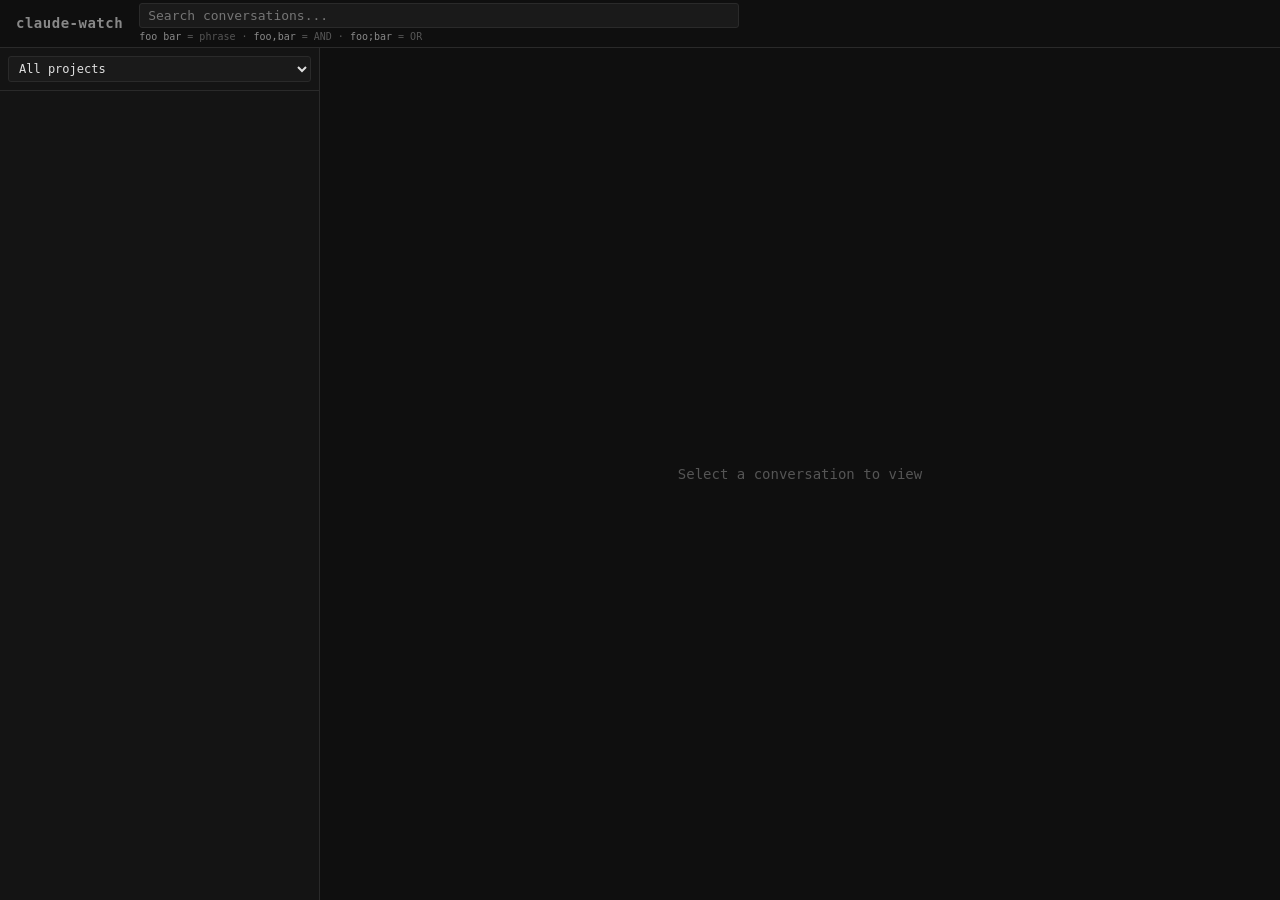
==== static/index.html @ 70dd8730 "Initial release: claude-watch v0.0.1 Browse, search, and permanently preserve Claude Code conversati" ====
<!DOCTYPE html>
<html lang="en">
<head>
  <meta charset="UTF-8">
  <meta name="viewport" content="width=device-width, initial-scale=1.0">
  <title>claude-watch</title>
  <link rel="stylesheet" href="/static/style.css">
</head>
<body>
  <header id="header">
    <div class="header-title">claude-watch</div>
    <div class="header-search">
      <div class="search-wrap">
        <input type="text" id="search-input" placeholder="Search conversations..." autocomplete="off">
        <button id="search-clear" class="search-clear" hidden>&times;</button>
      </div>
      <div class="search-hint"><code>foo bar</code> = phrase &middot; <code>foo,bar</code> = AND &middot; <code>foo;bar</code> = OR</div>
    </div>
  </header>
  <div id="app">
    <aside id="sidebar">
      <div class="sidebar-filter">
        <select id="project-filter">
          <option value="all">All projects</option>
        </select>
      </div>
      <div id="conversation-list" class="conversation-list"></div>
    </aside>
    <main id="main-panel">
      <div id="empty-state" class="empty-state">Select a conversation to view</div>
      <div id="session-header" class="session-header" hidden></div>
      <div id="message-thread" class="message-thread" hidden></div>
      <div id="memory-panel" hidden></div>
    </main>
  </div>
  <script src="/static/app.js"></script>
</body>
</html>
---- static/style.css ----
*, *::before, *::after {
  box-sizing: border-box;
  margin: 0;
  padding: 0;
}

/* Ensure hidden attribute always hides regardless of display CSS */
[hidden] {
  display: none !important;
}

:root {
  --bg: #0f0f0f;
  --bg-sidebar: #141414;
  --bg-input: #1a1a1a;
  --bg-user: #0d2b1e;
  --bg-assistant: #0d1b2b;
  --bg-compact-summary: #1a1a0d;
  --bg-hover: #1e1e1e;
  --bg-selected: #252525;
  --text: #e0e0e0;
  --text-dim: #888;
  --text-dimmer: #555;
  --border: #2a2a2a;
  --accent-orange: #d4860a;
  --accent-green: #3a8;
  --accent-blue: #58a;
  --font: ui-monospace, "SF Mono", "Cascadia Code", "Fira Code", Menlo, Consolas, monospace;
}

html, body {
  height: 100%;
  overflow: hidden;
  background: var(--bg);
  color: var(--text);
  font-family: var(--font);
  font-size: 13px;
  line-height: 1.5;
}

/* Header */
#header {
  height: 48px;
  display: flex;
  align-items: center;
  gap: 16px;
  padding: 0 16px;
  border-bottom: 1px solid var(--border);
  background: var(--bg);
}

.header-title {
  flex-shrink: 0;
  font-size: 14px;
  font-weight: 600;
  color: var(--text-dim);
  letter-spacing: 0.5px;
}

.header-search {
  flex: 1;
  display: flex;
  flex-direction: column;
  justify-content: center;
  max-width: 600px;
}

.search-wrap {
  position: relative;
  display: flex;
}

#search-input {
  width: 100%;
  padding: 4px 28px 4px 8px;
  background: var(--bg-input);
  border: 1px solid var(--border);
  border-radius: 3px;
  color: var(--text);
  font-family: var(--font);
  font-size: 13px;
  outline: none;
}

#search-input:focus {
  border-color: var(--accent-blue);
}

.search-clear {
  position: absolute;
  right: 4px;
  top: 50%;
  transform: translateY(-50%);
  background: none;
  border: none;
  color: var(--text-dim);
  font-size: 16px;
  cursor: pointer;
  padding: 0 4px;
  line-height: 1;
}

.search-hint {
  font-size: 10px;
  color: var(--text-dimmer);
  margin-top: 1px;
}

.search-hint code {
  color: var(--text-dim);
}

/* Layout */
#app {
  display: grid;
  grid-template-columns: 320px 1fr;
  height: calc(100vh - 48px);
}

/* Sidebar */
#sidebar {
  background: var(--bg-sidebar);
  border-right: 1px solid var(--border);
  display: flex;
  flex-direction: column;
  overflow: hidden;
}

.sidebar-filter {
  padding: 8px;
  border-bottom: 1px solid var(--border);
}

.sidebar-filter select {
  width: 100%;
  padding: 4px 6px;
  background: var(--bg-input);
  border: 1px solid var(--border);
  border-radius: 3px;
  color: var(--text);
  font-family: var(--font);
  font-size: 12px;
  outline: none;
}

.conversation-list {
  flex: 1;
  overflow-y: auto;
}

.conv-item {
  padding: 8px 10px;
  border-bottom: 1px solid var(--border);
  cursor: pointer;
  transition: background 0.1s;
}

.conv-item:hover {
  background: var(--bg-hover);
}

.conv-item.selected {
  background: var(--bg-selected);
  border-left: 2px solid var(--accent-blue);
}

.conv-project {
  font-size: 11px;
  font-weight: 700;
  color: var(--accent-green);
  margin-bottom: 2px;
}

.conv-preview {
  font-size: 12px;
  color: var(--text);
  white-space: nowrap;
  overflow: hidden;
  text-overflow: ellipsis;
  margin-bottom: 2px;
}

.conv-meta {
  display: flex;
  align-items: center;
  gap: 6px;
  font-size: 10px;
  color: var(--text-dim);
}

.conv-badge {
  background: var(--border);
  padding: 0 4px;
  border-radius: 2px;
  font-size: 10px;
}

.conv-compaction-dot {
  display: inline-block;
  width: 6px;
  height: 6px;
  border-radius: 50%;
  background: var(--accent-orange);
}

/* Search results */
.search-result {
  padding: 8px 10px;
  border-bottom: 1px solid var(--border);
  cursor: pointer;
  transition: background 0.1s;
}

.search-result:hover {
  background: var(--bg-hover);
}

.search-result .sr-project {
  font-size: 11px;
  font-weight: 700;
  color: var(--accent-green);
}

.search-result .sr-snippet {
  font-size: 12px;
  color: var(--text);
  margin: 2px 0;
}

.search-result .sr-snippet mark {
  background: #4a3a00;
  color: #ffd866;
  padding: 0 1px;
  border-radius: 1px;
}

.search-result .sr-time {
  font-size: 10px;
  color: var(--text-dim);
}

/* Load more */
.load-more {
  padding: 8px;
  text-align: center;
}

.load-more button {
  background: var(--bg-input);
  border: 1px solid var(--border);
  color: var(--text-dim);
  font-family: var(--font);
  font-size: 11px;
  padding: 4px 12px;
  border-radius: 3px;
  cursor: pointer;
}

.load-more button:hover {
  background: var(--bg-hover);
  color: var(--text);
}

/* Main panel */
#main-panel {
  display: flex;
  flex-direction: column;
  overflow: hidden;
}

.empty-state {
  display: flex;
  align-items: center;
  justify-content: center;
  height: 100%;
  color: var(--text-dimmer);
  font-size: 14px;
}

/* Session header */
.session-header {
  padding: 10px 16px;
  border-bottom: 1px solid var(--border);
  background: var(--bg);
  flex-shrink: 0;
  display: flex;
  flex-wrap: wrap;
  gap: 8px 20px;
  align-items: center;
  font-size: 12px;
}

.sh-project {
  font-weight: 700;
  color: var(--accent-green);
}

.sh-id {
  color: var(--text-dim);
}

.sh-copy-btn {
  background: var(--bg-input);
  border: 1px solid var(--border);
  color: var(--text-dim);
  font-family: var(--font);
  font-size: 10px;
  padding: 1px 6px;
  border-radius: 2px;
  cursor: pointer;
  margin-left: 4px;
}

.sh-copy-btn:hover {
  color: var(--text);
}

.sh-branch {
  color: var(--accent-orange);
}

.sh-model {
  color: var(--text-dim);
}

/* Message thread */
.message-thread {
  flex: 1;
  overflow-y: auto;
  padding: 0;
}

.msg {
  padding: 12px 16px;
  border-bottom: 1px solid var(--border);
}

.msg-user {
  background: var(--bg-user);
}

.msg-assistant {
  background: var(--bg-assistant);
}

.msg-compact-summary {
  background: var(--bg-compact-summary);
}

.msg-label {
  font-size: 11px;
  font-weight: 700;
  margin-bottom: 4px;
  display: flex;
  gap: 8px;
  align-items: baseline;
}

.msg-label .role {
  text-transform: uppercase;
  letter-spacing: 0.5px;
}

.msg-label .role-user { color: #6dca8c; }
.msg-label .role-assistant { color: #6da4ca; }
.msg-label .role-summary { color: #cac06d; }

.msg-label .ts {
  font-weight: 400;
  color: var(--text-dim);
  font-size: 10px;
}

.msg-content {
  font-size: 13px;
  word-wrap: break-word;
  line-height: 1.6;
}

.msg-content strong {
  font-weight: 700;
  color: #f0f0f0;
}

.msg-content code {
  background: #1a1a1a;
  padding: 1px 4px;
  border-radius: 2px;
  font-size: 12px;
}

.msg-content pre {
  background: #0a0a0a;
  padding: 10px;
  margin: 6px 0;
  overflow-x: auto;
  border: 1px solid var(--border);
  border-radius: 2px;
}

.msg-content pre code {
  background: none;
  padding: 0;
  font-size: 12px;
}

/* Tool use / tool result */
.tool-use, .tool-result {
  margin: 6px 0;
}

.tool-use summary {
  cursor: pointer;
  color: var(--accent-blue);
  font-size: 12px;
  padding: 2px 0;
  user-select: none;
}

.tool-result summary {
  cursor: pointer;
  color: var(--text-dim);
  font-size: 12px;
  padding: 2px 0;
  user-select: none;
}

.tool-use pre, .tool-result pre {
  background: #0a0a0a;
  padding: 8px;
  margin-top: 4px;
  overflow-x: auto;
  font-size: 11px;
  border: 1px solid var(--border);
  border-radius: 2px;
}

.msg-empty {
  color: var(--text-dimmer);
  font-style: italic;
  font-size: 12px;
}

/* Compaction marker */
.compact-boundary {
  display: flex;
  align-items: center;
  gap: 12px;
  padding: 12px 16px;
  color: var(--accent-orange);
  font-size: 12px;
}

.compact-boundary::before,
.compact-boundary::after {
  content: "";
  flex: 1;
  height: 1px;
  background: var(--accent-orange);
  opacity: 0.4;
}

/* Memory panel */
#memory-panel {
  border-top: 1px solid var(--border);
  padding: 0;
  flex-shrink: 0;
}

#memory-panel details {
  padding: 8px 16px;
}

#memory-panel summary {
  cursor: pointer;
  font-size: 12px;
  color: var(--text-dim);
  padding: 4px 0;
}

#memory-panel pre {
  font-size: 12px;
  white-space: pre-wrap;
  color: var(--text);
  margin-top: 8px;
  max-height: 300px;
  overflow-y: auto;
}

/* Scrollbars */
::-webkit-scrollbar {
  width: 6px;
  height: 6px;
}

::-webkit-scrollbar-track {
  background: transparent;
}

::-webkit-scrollbar-thumb {
  background: #333;
  border-radius: 3px;
}

::-webkit-scrollbar-thumb:hover {
  background: #444;
}
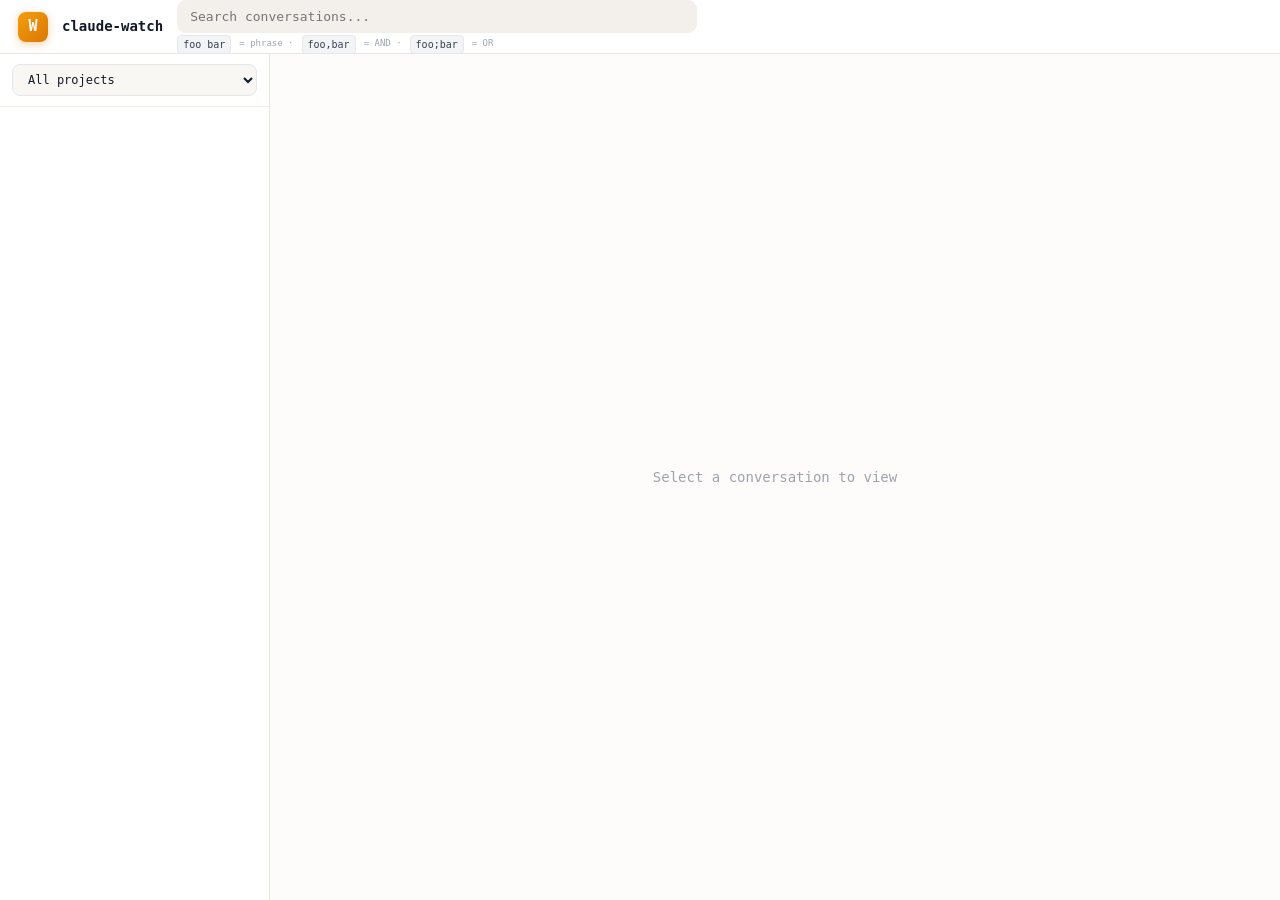
==== commit 6a33fab0: "Fix fast startup, FTS search, and apply light theme - Fix serve startup hang: SyncFromTranscript now" ====
--- a/static/index.html
+++ b/static/index.html
@@ -8,6 +8,7 @@
 </head>
 <body>
   <header id="header">
+    <div class="header-logo">W</div>
     <div class="header-title">claude-watch</div>
     <div class="header-search">
       <div class="search-wrap">
--- a/static/style.css
+++ b/static/style.css
@@ -4,96 +4,118 @@
   padding: 0;
 }
 
-/* Ensure hidden attribute always hides regardless of display CSS */
-[hidden] {
-  display: none !important;
-}
+[hidden] { display: none !important; }
 
 :root {
-  --bg: #0f0f0f;
-  --bg-sidebar: #141414;
-  --bg-input: #1a1a1a;
-  --bg-user: #0d2b1e;
-  --bg-assistant: #0d1b2b;
-  --bg-compact-summary: #1a1a0d;
-  --bg-hover: #1e1e1e;
-  --bg-selected: #252525;
-  --text: #e0e0e0;
-  --text-dim: #888;
-  --text-dimmer: #555;
-  --border: #2a2a2a;
-  --accent-orange: #d4860a;
-  --accent-green: #3a8;
-  --accent-blue: #58a;
-  --font: ui-monospace, "SF Mono", "Cascadia Code", "Fira Code", Menlo, Consolas, monospace;
+  --bg-app:      #f8f7f4;
+  --bg-surface:  #ffffff;
+  --bg-panel:    #fdfcfa;
+  --bg-subtle:   #f3f0eb;
+  --bg-hover:    #f9fafb;
+  --bg-selected: #fffbeb;
+
+  --border:       #e9e5df;
+  --border-light: #f0ece6;
+  --border-input: #e5e7eb;
+  --border-focus: #fbbf24;
+
+  --text:       #111827;
+  --text-2:     #374151;
+  --text-muted: #6b7280;
+  --text-faint: #9ca3af;
+
+  --accent:          #d97706;
+  --accent-light:    #fbbf24;
+  --accent-bg:       #fffbeb;
+  --accent-badge-bg: #fef3c7;
+  --accent-badge-tx: #92400e;
+  --accent-border:   #fde68a;
+
+  --font-mono:  'JetBrains Mono', 'Fira Code', 'SF Mono', monospace;
+  --font-prose: Georgia, 'Times New Roman', serif;
 }
 
 html, body {
   height: 100%;
   overflow: hidden;
-  background: var(--bg);
+  background: var(--bg-app);
   color: var(--text);
-  font-family: var(--font);
+  font-family: var(--font-mono);
   font-size: 13px;
   line-height: 1.5;
 }
 
-/* Header */
+/* ── Topbar ── */
 #header {
-  height: 48px;
-  display: flex;
-  align-items: center;
-  gap: 16px;
-  padding: 0 16px;
+  height: 54px;
+  display: flex;
+  align-items: center;
+  gap: 14px;
+  padding: 0 18px;
+  background: var(--bg-surface);
   border-bottom: 1px solid var(--border);
-  background: var(--bg);
+  box-shadow: 0 1px 3px rgba(0,0,0,0.04);
+}
+
+.header-logo {
+  width: 30px;
+  height: 30px;
+  border-radius: 8px;
+  background: linear-gradient(135deg, #f59e0b, #d97706);
+  box-shadow: 0 2px 8px rgba(217,119,6,0.35);
+  display: flex;
+  align-items: center;
+  justify-content: center;
+  color: #fff;
+  font-size: 15px;
+  font-weight: 900;
+  flex-shrink: 0;
 }
 
 .header-title {
+  font-size: 14px;
+  font-weight: 700;
+  color: var(--text);
   flex-shrink: 0;
-  font-size: 14px;
-  font-weight: 600;
-  color: var(--text-dim);
-  letter-spacing: 0.5px;
 }
 
 .header-search {
   flex: 1;
+  max-width: 520px;
   display: flex;
   flex-direction: column;
-  justify-content: center;
-  max-width: 600px;
 }
 
 .search-wrap {
   position: relative;
-  display: flex;
 }
 
 #search-input {
   width: 100%;
-  padding: 4px 28px 4px 8px;
-  background: var(--bg-input);
-  border: 1px solid var(--border);
-  border-radius: 3px;
+  padding: 8px 28px 8px 12px;
+  background: var(--bg-subtle);
+  border: 1.5px solid transparent;
+  border-radius: 9px;
   color: var(--text);
-  font-family: var(--font);
+  font-family: var(--font-mono);
   font-size: 13px;
   outline: none;
+  transition: border-color 0.15s, background 0.15s;
 }
 
 #search-input:focus {
-  border-color: var(--accent-blue);
+  background: var(--accent-bg);
+  border-color: var(--border-focus);
 }
 
 .search-clear {
   position: absolute;
-  right: 4px;
+  right: 6px;
   top: 50%;
   transform: translateY(-50%);
   background: none;
   border: none;
-  color: var(--text-dim);
+  color: var(--text-muted);
   font-size: 16px;
   cursor: pointer;
   padding: 0 4px;
@@ -101,25 +123,33 @@
 }
 
 .search-hint {
+  font-size: 9px;
+  color: var(--text-faint);
+  margin-top: 2px;
+  display: flex;
+  gap: 8px;
+  align-items: center;
+}
+
+.search-hint code {
+  background: #f3f4f6;
+  border: 1px solid var(--border-input);
+  border-radius: 4px;
+  padding: 1px 5px;
   font-size: 10px;
-  color: var(--text-dimmer);
-  margin-top: 1px;
-}
-
-.search-hint code {
-  color: var(--text-dim);
-}
-
-/* Layout */
+  color: var(--text-2);
+}
+
+/* ── Layout ── */
 #app {
   display: grid;
-  grid-template-columns: 320px 1fr;
-  height: calc(100vh - 48px);
-}
-
-/* Sidebar */
+  grid-template-columns: 270px 1fr;
+  height: calc(100vh - 54px);
+}
+
+/* ── Sidebar ── */
 #sidebar {
-  background: var(--bg-sidebar);
+  background: var(--bg-surface);
   border-right: 1px solid var(--border);
   display: flex;
   flex-direction: column;
@@ -127,32 +157,40 @@
 }
 
 .sidebar-filter {
-  padding: 8px;
-  border-bottom: 1px solid var(--border);
+  padding: 10px 12px;
+  border-bottom: 1px solid var(--border-light);
 }
 
 .sidebar-filter select {
   width: 100%;
-  padding: 4px 6px;
-  background: var(--bg-input);
-  border: 1px solid var(--border);
-  border-radius: 3px;
+  padding: 7px 11px;
+  background: var(--bg-app);
+  border: 1.5px solid var(--border-input);
+  border-radius: 8px;
   color: var(--text);
-  font-family: var(--font);
+  font-family: var(--font-mono);
   font-size: 12px;
   outline: none;
+  cursor: pointer;
+}
+
+.sidebar-filter select:hover {
+  border-color: #d1d5db;
 }
 
 .conversation-list {
   flex: 1;
   overflow-y: auto;
+  padding: 4px 0;
 }
 
 .conv-item {
-  padding: 8px 10px;
-  border-bottom: 1px solid var(--border);
-  cursor: pointer;
-  transition: background 0.1s;
+  margin: 2px 8px;
+  padding: 11px 14px;
+  border-radius: 10px;
+  border-left: 3px solid transparent;
+  cursor: pointer;
+  transition: all 0.12s ease;
 }
 
 .conv-item:hover {
@@ -161,23 +199,32 @@
 
 .conv-item.selected {
   background: var(--bg-selected);
-  border-left: 2px solid var(--accent-blue);
+  box-shadow: 0 1px 4px rgba(0,0,0,0.06);
 }
 
 .conv-project {
-  font-size: 11px;
+  display: flex;
+  align-items: center;
+  gap: 5px;
+  margin-bottom: 4px;
+}
+
+.project-badge {
+  display: inline-block;
+  border-radius: 20px;
+  font-size: 10px;
   font-weight: 700;
-  color: var(--accent-green);
-  margin-bottom: 2px;
+  padding: 2px 7px;
+  font-family: var(--font-mono);
 }
 
 .conv-preview {
-  font-size: 12px;
-  color: var(--text);
+  font-size: 12.5px;
+  color: var(--text-2);
   white-space: nowrap;
   overflow: hidden;
   text-overflow: ellipsis;
-  margin-bottom: 2px;
+  margin-bottom: 4px;
 }
 
 .conv-meta {
@@ -185,13 +232,13 @@
   align-items: center;
   gap: 6px;
   font-size: 10px;
-  color: var(--text-dim);
+  color: var(--text-faint);
 }
 
 .conv-badge {
-  background: var(--border);
-  padding: 0 4px;
-  border-radius: 2px;
+  background: var(--bg-subtle);
+  padding: 1px 6px;
+  border-radius: 10px;
   font-size: 10px;
 }
 
@@ -200,15 +247,17 @@
   width: 6px;
   height: 6px;
   border-radius: 50%;
-  background: var(--accent-orange);
-}
-
-/* Search results */
+  background: var(--accent);
+  box-shadow: 0 0 0 2px #fef3c7;
+}
+
+/* ── Search results ── */
 .search-result {
-  padding: 8px 10px;
-  border-bottom: 1px solid var(--border);
-  cursor: pointer;
-  transition: background 0.1s;
+  margin: 2px 8px;
+  padding: 10px 14px;
+  border-radius: 10px;
+  cursor: pointer;
+  transition: background 0.12s;
 }
 
 .search-result:hover {
@@ -216,56 +265,59 @@
 }
 
 .search-result .sr-project {
-  font-size: 11px;
+  font-size: 10px;
   font-weight: 700;
-  color: var(--accent-green);
+  margin-bottom: 3px;
 }
 
 .search-result .sr-snippet {
   font-size: 12px;
-  color: var(--text);
+  color: var(--text-2);
   margin: 2px 0;
+  line-height: 1.5;
 }
 
 .search-result .sr-snippet mark {
-  background: #4a3a00;
-  color: #ffd866;
+  background: #fef3c7;
+  color: #92400e;
   padding: 0 1px;
-  border-radius: 1px;
+  border-radius: 2px;
 }
 
 .search-result .sr-time {
   font-size: 10px;
-  color: var(--text-dim);
-}
-
-/* Load more */
+  color: var(--text-faint);
+  margin-top: 3px;
+}
+
+/* ── Load more ── */
 .load-more {
-  padding: 8px;
+  padding: 10px;
   text-align: center;
 }
 
 .load-more button {
-  background: var(--bg-input);
-  border: 1px solid var(--border);
-  color: var(--text-dim);
-  font-family: var(--font);
-  font-size: 11px;
-  padding: 4px 12px;
-  border-radius: 3px;
-  cursor: pointer;
+  background: #f9fafb;
+  border: 1.5px solid var(--border-input);
+  color: var(--text-muted);
+  font-family: var(--font-mono);
+  font-size: 12px;
+  padding: 9px 22px;
+  border-radius: 8px;
+  cursor: pointer;
+  transition: border-color 0.15s;
 }
 
 .load-more button:hover {
-  background: var(--bg-hover);
-  color: var(--text);
-}
-
-/* Main panel */
+  border-color: #d1d5db;
+}
+
+/* ── Main panel ── */
 #main-panel {
   display: flex;
   flex-direction: column;
   overflow: hidden;
+  background: var(--bg-panel);
 }
 
 .empty-state {
@@ -273,129 +325,164 @@
   align-items: center;
   justify-content: center;
   height: 100%;
-  color: var(--text-dimmer);
+  color: var(--text-faint);
   font-size: 14px;
 }
 
-/* Session header */
+/* ── Session header ── */
 .session-header {
-  padding: 10px 16px;
+  padding: 13px 24px;
+  background: var(--bg-surface);
   border-bottom: 1px solid var(--border);
-  background: var(--bg);
+  box-shadow: 0 1px 3px rgba(0,0,0,0.03);
   flex-shrink: 0;
   display: flex;
   flex-wrap: wrap;
-  gap: 8px 20px;
-  align-items: center;
-  font-size: 12px;
-}
-
-.sh-project {
-  font-weight: 700;
-  color: var(--accent-green);
+  gap: 8px 14px;
+  align-items: center;
 }
 
 .sh-id {
-  color: var(--text-dim);
+  color: var(--text-faint);
+  font-family: var(--font-mono);
+  font-size: 11px;
 }
 
 .sh-copy-btn {
-  background: var(--bg-input);
-  border: 1px solid var(--border);
-  color: var(--text-dim);
-  font-family: var(--font);
-  font-size: 10px;
-  padding: 1px 6px;
-  border-radius: 2px;
-  cursor: pointer;
-  margin-left: 4px;
-}
-
-.sh-copy-btn:hover {
-  color: var(--text);
-}
-
-.sh-branch {
-  color: var(--accent-orange);
-}
-
-.sh-model {
-  color: var(--text-dim);
-}
-
-/* Message thread */
+  background: #f9fafb;
+  border: 1px solid var(--border-input);
+  color: var(--text-muted);
+  font-family: var(--font-mono);
+  font-size: 11px;
+  padding: 3px 10px;
+  border-radius: 6px;
+  cursor: pointer;
+  margin-left: 6px;
+  transition: all 0.2s;
+}
+
+.sh-copy-btn.copied {
+  background: var(--accent-badge-bg);
+  border-color: var(--accent-light);
+  color: var(--accent-badge-tx);
+}
+
+.sh-branch, .sh-model {
+  color: var(--text-muted);
+  font-size: 11px;
+  font-family: var(--font-mono);
+}
+
+.sh-msg-count {
+  background: #fef9ee;
+  border: 1px solid var(--accent-border);
+  border-radius: 20px;
+  padding: 3px 11px;
+  font-size: 11px;
+  font-family: var(--font-mono);
+  color: var(--accent-badge-tx);
+}
+
+/* ── Message thread ── */
 .message-thread {
   flex: 1;
   overflow-y: auto;
-  padding: 0;
-}
-
+  padding: 20px 24px;
+}
+
+/* ── Message bubbles ── */
 .msg {
-  padding: 12px 16px;
-  border-bottom: 1px solid var(--border);
-}
-
-.msg-user {
-  background: var(--bg-user);
-}
-
-.msg-assistant {
-  background: var(--bg-assistant);
-}
-
-.msg-compact-summary {
-  background: var(--bg-compact-summary);
+  display: flex;
+  gap: 14px;
+  margin-bottom: 28px;
+  align-items: flex-start;
+}
+
+.msg-avatar {
+  width: 30px;
+  height: 30px;
+  border-radius: 50%;
+  border: 2px solid;
+  display: flex;
+  align-items: center;
+  justify-content: center;
+  font-size: 12px;
+  font-weight: 800;
+  font-family: var(--font-mono);
+  flex-shrink: 0;
+}
+
+.user-avatar   { background: #fef3c7; border-color: #fcd34d; color: #92400e; }
+.asst-avatar   { background: #ede9fe; border-color: #c4b5fd; color: #5b21b6; }
+.summary-avatar { background: #f0fdf4; border-color: #bbf7d0; color: #166534; }
+
+.msg-body {
+  flex: 1;
+  min-width: 0;
 }
 
 .msg-label {
-  font-size: 11px;
+  display: flex;
+  align-items: baseline;
+  gap: 8px;
+  margin-bottom: 6px;
+}
+
+.msg-label .role {
+  font-size: 12px;
   font-weight: 700;
-  margin-bottom: 4px;
-  display: flex;
-  gap: 8px;
-  align-items: baseline;
-}
-
-.msg-label .role {
+  letter-spacing: 0.06em;
+  font-family: var(--font-mono);
   text-transform: uppercase;
-  letter-spacing: 0.5px;
-}
-
-.msg-label .role-user { color: #6dca8c; }
-.msg-label .role-assistant { color: #6da4ca; }
-.msg-label .role-summary { color: #cac06d; }
+}
+
+.role-user      { color: #92400e; }
+.role-assistant { color: #5b21b6; }
+.role-summary   { color: #166534; }
 
 .msg-label .ts {
+  font-size: 11px;
   font-weight: 400;
-  color: var(--text-dim);
-  font-size: 10px;
+  color: var(--text-faint);
+  font-family: var(--font-mono);
 }
 
 .msg-content {
-  font-size: 13px;
+  font-size: 13.5px;
+  font-family: var(--font-prose);
+  color: var(--text);
+  line-height: 1.85;
   word-wrap: break-word;
-  line-height: 1.6;
-}
-
-.msg-content strong {
-  font-weight: 700;
-  color: #f0f0f0;
-}
+}
+
+.msg-content h1 { font-size: 20px; font-weight: 700; margin: 12px 0 6px; font-family: var(--font-mono); }
+.msg-content h2 { font-size: 17px; font-weight: 700; margin: 10px 0 5px; font-family: var(--font-mono); }
+.msg-content h3 { font-size: 15px; font-weight: 700; margin:  8px 0 4px; font-family: var(--font-mono); }
+.msg-content h4,
+.msg-content h5,
+.msg-content h6 { font-size: 13.5px; font-weight: 700; margin: 6px 0 3px; font-family: var(--font-mono); }
+
+.msg-content ul, .msg-content ol { padding-left: 20px; margin: 4px 0; }
+.msg-content li { margin: 2px 0; }
+.msg-content blockquote { border-left: 3px solid var(--border); padding-left: 12px; color: var(--text-muted); margin: 6px 0; }
+.msg-content hr { border: none; border-top: 1px solid var(--border); margin: 10px 0; }
 
 .msg-content code {
-  background: #1a1a1a;
-  padding: 1px 4px;
-  border-radius: 2px;
-  font-size: 12px;
+  background: var(--bg-subtle);
+  padding: 1px 5px;
+  border-radius: 3px;
+  font-size: 11px;
+  font-family: var(--font-mono);
+  color: var(--text-2);
 }
 
 .msg-content pre {
-  background: #0a0a0a;
-  padding: 10px;
-  margin: 6px 0;
+  background: var(--bg-subtle);
+  padding: 12px;
+  margin: 8px 0;
   overflow-x: auto;
   border: 1px solid var(--border);
-  border-radius: 2px;
+  border-radius: 6px;
 }
 
 .msg-content pre code {
@@ -404,51 +491,59 @@
   font-size: 12px;
 }
 
-/* Tool use / tool result */
+.msg-content strong { font-weight: 700; }
+
+/* ── Tool blocks ── */
 .tool-use, .tool-result {
   margin: 6px 0;
 }
 
 .tool-use summary {
   cursor: pointer;
-  color: var(--accent-blue);
-  font-size: 12px;
-  padding: 2px 0;
+  color: var(--accent);
+  font-size: 12px;
+  font-family: var(--font-mono);
+  padding: 3px 0;
   user-select: none;
 }
 
 .tool-result summary {
   cursor: pointer;
-  color: var(--text-dim);
-  font-size: 12px;
-  padding: 2px 0;
+  color: var(--text-muted);
+  font-size: 12px;
+  font-family: var(--font-mono);
+  padding: 3px 0;
   user-select: none;
 }
 
 .tool-use pre, .tool-result pre {
-  background: #0a0a0a;
-  padding: 8px;
+  background: var(--bg-subtle);
+  padding: 10px;
   margin-top: 4px;
   overflow-x: auto;
   font-size: 11px;
+  font-family: var(--font-mono);
   border: 1px solid var(--border);
-  border-radius: 2px;
+  border-radius: 6px;
 }
 
 .msg-empty {
-  color: var(--text-dimmer);
+  color: var(--text-faint);
   font-style: italic;
   font-size: 12px;
-}
-
-/* Compaction marker */
+  font-family: var(--font-mono);
+}
+
+/* ── Compaction marker ── */
 .compact-boundary {
   display: flex;
   align-items: center;
   gap: 12px;
-  padding: 12px 16px;
-  color: var(--accent-orange);
-  font-size: 12px;
+  padding: 12px 0;
+  color: var(--accent);
+  font-size: 11px;
+  font-family: var(--font-mono);
+  margin-bottom: 20px;
 }
 
 .compact-boundary::before,
@@ -456,52 +551,38 @@
   content: "";
   flex: 1;
   height: 1px;
-  background: var(--accent-orange);
-  opacity: 0.4;
-}
-
-/* Memory panel */
+  background: var(--accent);
+  opacity: 0.3;
+}
+
+/* ── Memory panel ── */
 #memory-panel {
   border-top: 1px solid var(--border);
-  padding: 0;
   flex-shrink: 0;
 }
 
-#memory-panel details {
-  padding: 8px 16px;
-}
+#memory-panel details { padding: 8px 24px; }
 
 #memory-panel summary {
   cursor: pointer;
   font-size: 12px;
-  color: var(--text-dim);
+  font-family: var(--font-mono);
+  color: var(--text-muted);
   padding: 4px 0;
 }
 
 #memory-panel pre {
   font-size: 12px;
+  font-family: var(--font-mono);
   white-space: pre-wrap;
-  color: var(--text);
+  color: var(--text-2);
   margin-top: 8px;
   max-height: 300px;
   overflow-y: auto;
 }
 
-/* Scrollbars */
-::-webkit-scrollbar {
-  width: 6px;
-  height: 6px;
-}
-
-::-webkit-scrollbar-track {
-  background: transparent;
-}
-
-::-webkit-scrollbar-thumb {
-  background: #333;
-  border-radius: 3px;
-}
-
-::-webkit-scrollbar-thumb:hover {
-  background: #444;
-}
+/* ── Scrollbars ── */
+::-webkit-scrollbar { width: 5px; height: 5px; }
+::-webkit-scrollbar-track { background: transparent; }
+::-webkit-scrollbar-thumb { background: #e5e7eb; border-radius: 10px; }
+::-webkit-scrollbar-thumb:hover { background: #d1d5db; }
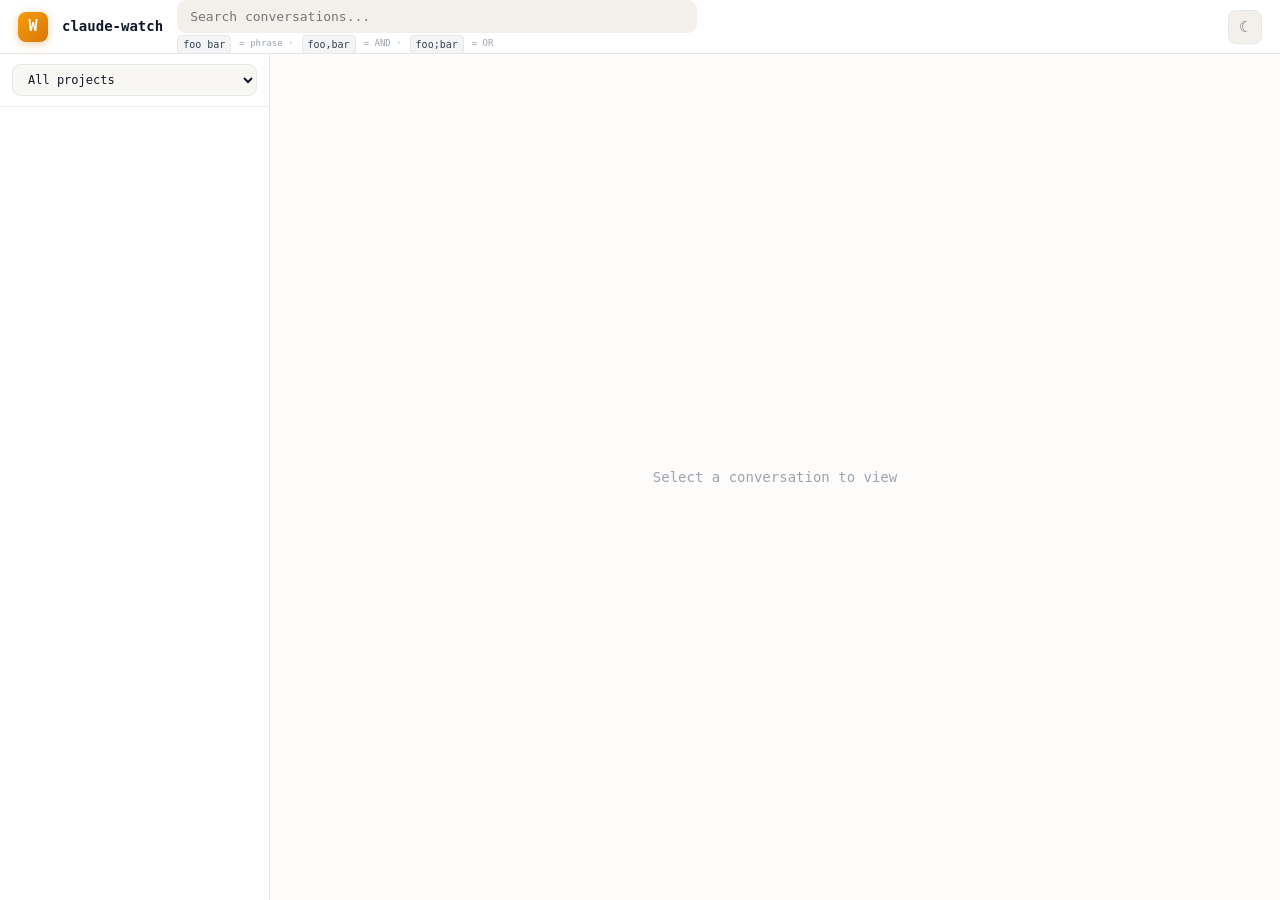
==== commit 77ccbc84: "Add dark/light theme toggle with localStorage persistence - Toggle button (☾/☀) in topbar right side" ====
--- a/static/index.html
+++ b/static/index.html
@@ -1,5 +1,5 @@
 <!DOCTYPE html>
-<html lang="en">
+<html lang="en" data-theme="light">
 <head>
   <meta charset="UTF-8">
   <meta name="viewport" content="width=device-width, initial-scale=1.0">
@@ -7,6 +7,13 @@
   <link rel="stylesheet" href="/static/style.css">
 </head>
 <body>
+  <script>
+    // Apply saved theme before paint to avoid flash
+    (function() {
+      var t = localStorage.getItem('theme') || 'light';
+      document.documentElement.setAttribute('data-theme', t);
+    })();
+  </script>
   <header id="header">
     <div class="header-logo">W</div>
     <div class="header-title">claude-watch</div>
@@ -17,6 +24,7 @@
       </div>
       <div class="search-hint"><code>foo bar</code> = phrase &middot; <code>foo,bar</code> = AND &middot; <code>foo;bar</code> = OR</div>
     </div>
+    <button id="theme-toggle" class="theme-toggle" title="Toggle dark/light mode">☀</button>
   </header>
   <div id="app">
     <aside id="sidebar">
--- a/static/style.css
+++ b/static/style.css
@@ -33,6 +33,32 @@
 
   --font-mono:  'JetBrains Mono', 'Fira Code', 'SF Mono', monospace;
   --font-prose: Georgia, 'Times New Roman', serif;
+}
+
+[data-theme="dark"] {
+  --bg-app:      #0f0f0f;
+  --bg-surface:  #141414;
+  --bg-panel:    #111111;
+  --bg-subtle:   #1a1a1a;
+  --bg-hover:    #1e1e1e;
+  --bg-selected: #252520;
+
+  --border:       #2a2a2a;
+  --border-light: #222222;
+  --border-input: #333333;
+  --border-focus: #d97706;
+
+  --text:       #e0e0e0;
+  --text-2:     #b0b0b0;
+  --text-muted: #888888;
+  --text-faint: #555555;
+
+  --accent:          #d4860a;
+  --accent-light:    #e6a020;
+  --accent-bg:       #1a1400;
+  --accent-badge-bg: #2a1d00;
+  --accent-badge-tx: #e6a020;
+  --accent-border:   #4a3000;
 }
 
 html, body {
@@ -185,10 +211,11 @@
 }
 
 .conv-item {
-  margin: 2px 8px;
+  margin: 0 8px;
   padding: 11px 14px;
   border-radius: 10px;
   border-left: 3px solid transparent;
+  border-bottom: 1px solid var(--border-light);
   cursor: pointer;
   transition: all 0.12s ease;
 }
@@ -387,15 +414,39 @@
 .message-thread {
   flex: 1;
   overflow-y: auto;
-  padding: 20px 24px;
+  padding: 0 24px;
 }
 
 /* ── Message bubbles ── */
 .msg {
   display: flex;
   gap: 14px;
-  margin-bottom: 28px;
+  margin-bottom: 0;
+  padding: 18px 0;
   align-items: flex-start;
+  border-bottom: 1px solid var(--border-light);
+}
+
+.msg:last-child {
+  border-bottom: none;
+}
+
+/* User messages: warm amber tint */
+.msg-user {
+  background: #fffbf0;
+  margin-left: -24px;
+  margin-right: -24px;
+  padding-left: 24px;
+  padding-right: 24px;
+}
+
+/* Assistant messages: cool lavender tint */
+.msg-assistant {
+  background: #f8f7ff;
+  margin-left: -24px;
+  margin-right: -24px;
+  padding-left: 24px;
+  padding-right: 24px;
 }
 
 .msg-avatar {
@@ -581,6 +632,44 @@
   overflow-y: auto;
 }
 
+/* ── Dark theme message tints ── */
+[data-theme="dark"] .msg-user {
+  background: #141008;
+}
+
+[data-theme="dark"] .msg-assistant {
+  background: #0f0f16;
+}
+
+[data-theme="dark"] .search-hint code {
+  background: #1e1e1e;
+  border-color: #333;
+  color: var(--text-2);
+}
+
+/* ── Theme toggle ── */
+.theme-toggle {
+  margin-left: auto;
+  background: var(--bg-subtle);
+  border: 1.5px solid var(--border-input);
+  border-radius: 8px;
+  color: var(--text-muted);
+  font-size: 15px;
+  width: 34px;
+  height: 34px;
+  cursor: pointer;
+  display: flex;
+  align-items: center;
+  justify-content: center;
+  flex-shrink: 0;
+  transition: border-color 0.15s, background 0.15s;
+}
+
+.theme-toggle:hover {
+  border-color: var(--accent-light);
+  color: var(--accent);
+}
+
 /* ── Scrollbars ── */
 ::-webkit-scrollbar { width: 5px; height: 5px; }
 ::-webkit-scrollbar-track { background: transparent; }
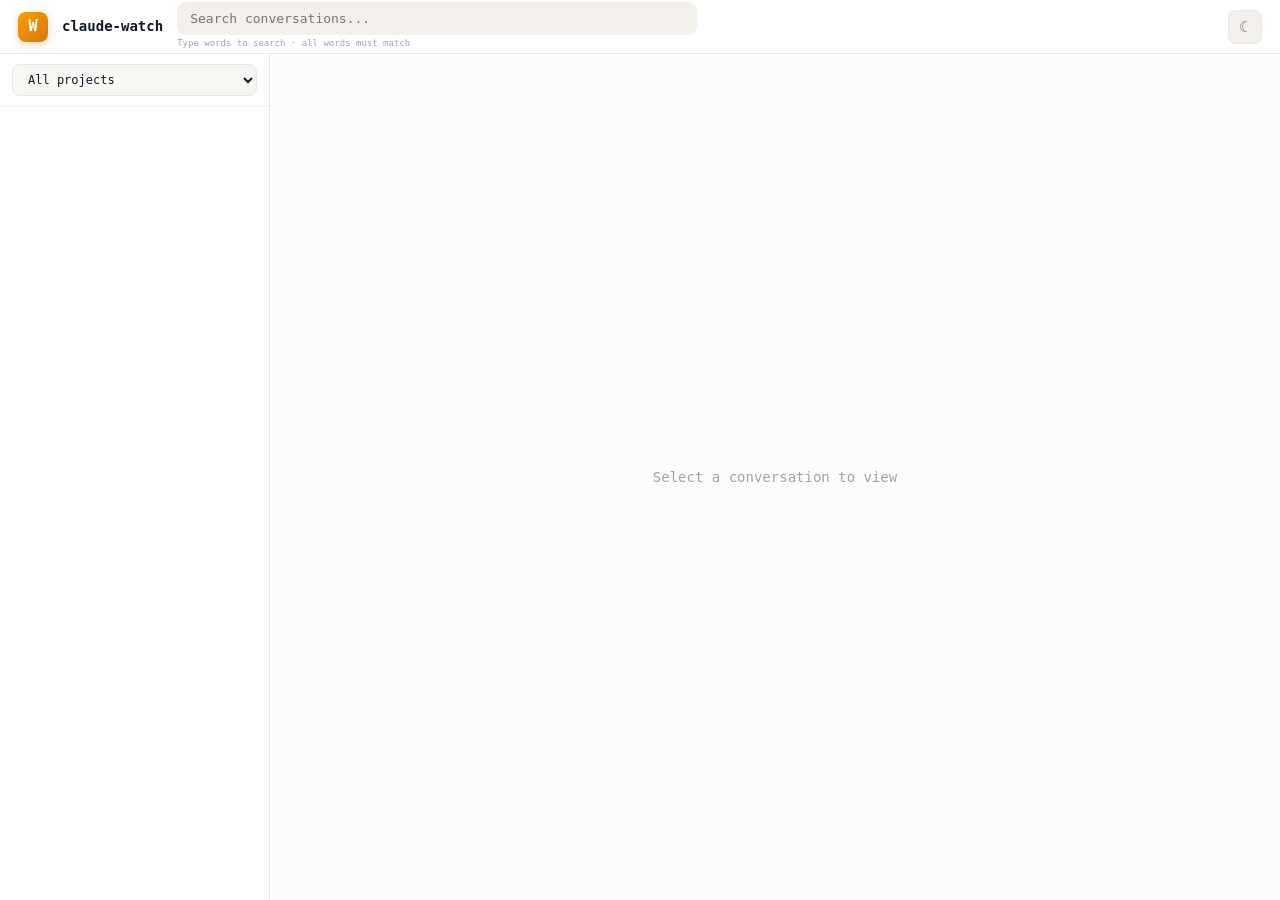
==== commit 054ec7f0: "Simplify search: remove AND/OR operators, fix snippet HTML escaping - Remove comma (AND) and semicol" ====
--- a/static/index.html
+++ b/static/index.html
@@ -20,9 +20,10 @@
     <div class="header-search">
       <div class="search-wrap">
         <input type="text" id="search-input" placeholder="Search conversations..." autocomplete="off">
+        <div id="search-spinner" class="search-spinner" hidden></div>
         <button id="search-clear" class="search-clear" hidden>&times;</button>
       </div>
-      <div class="search-hint"><code>foo bar</code> = phrase &middot; <code>foo,bar</code> = AND &middot; <code>foo;bar</code> = OR</div>
+      <div class="search-hint">Type words to search &middot; all words must match</div>
     </div>
     <button id="theme-toggle" class="theme-toggle" title="Toggle dark/light mode">☀</button>
   </header>
--- a/static/style.css
+++ b/static/style.css
@@ -36,29 +36,29 @@
 }
 
 [data-theme="dark"] {
-  --bg-app:      #0f0f0f;
-  --bg-surface:  #141414;
-  --bg-panel:    #111111;
-  --bg-subtle:   #1a1a1a;
-  --bg-hover:    #1e1e1e;
-  --bg-selected: #252520;
-
-  --border:       #2a2a2a;
-  --border-light: #222222;
-  --border-input: #333333;
+  --bg-app:      #1c1c1e;
+  --bg-surface:  #242426;
+  --bg-panel:    #1e1e20;
+  --bg-subtle:   #2a2a2d;
+  --bg-hover:    #2e2e31;
+  --bg-selected: #2e2b22;
+
+  --border:       #35353a;
+  --border-light: #2d2d31;
+  --border-input: #3d3d42;
   --border-focus: #d97706;
 
-  --text:       #e0e0e0;
-  --text-2:     #b0b0b0;
-  --text-muted: #888888;
-  --text-faint: #555555;
+  --text:       #e2e2e4;
+  --text-2:     #b4b4b8;
+  --text-muted: #8a8a90;
+  --text-faint: #5a5a62;
 
   --accent:          #d4860a;
   --accent-light:    #e6a020;
-  --accent-bg:       #1a1400;
-  --accent-badge-bg: #2a1d00;
-  --accent-badge-tx: #e6a020;
-  --accent-border:   #4a3000;
+  --accent-bg:       #1e1a0e;
+  --accent-badge-bg: #2a2010;
+  --accent-badge-tx: #d4a044;
+  --accent-border:   #4a3800;
 }
 
 html, body {
@@ -132,6 +132,24 @@
 #search-input:focus {
   background: var(--accent-bg);
   border-color: var(--border-focus);
+}
+
+.search-spinner {
+  position: absolute;
+  right: 28px;
+  top: 50%;
+  transform: translateY(-50%);
+  width: 13px;
+  height: 13px;
+  border: 2px solid var(--border-input);
+  border-top-color: var(--accent);
+  border-radius: 50%;
+  animation: spin 0.6s linear infinite;
+  pointer-events: none;
+}
+
+@keyframes spin {
+  to { transform: translateY(-50%) rotate(360deg); }
 }
 
 .search-clear {
@@ -634,11 +652,11 @@
 
 /* ── Dark theme message tints ── */
 [data-theme="dark"] .msg-user {
-  background: #141008;
+  background: #201e18;
 }
 
 [data-theme="dark"] .msg-assistant {
-  background: #0f0f16;
+  background: #1c1c24;
 }
 
 [data-theme="dark"] .search-hint code {
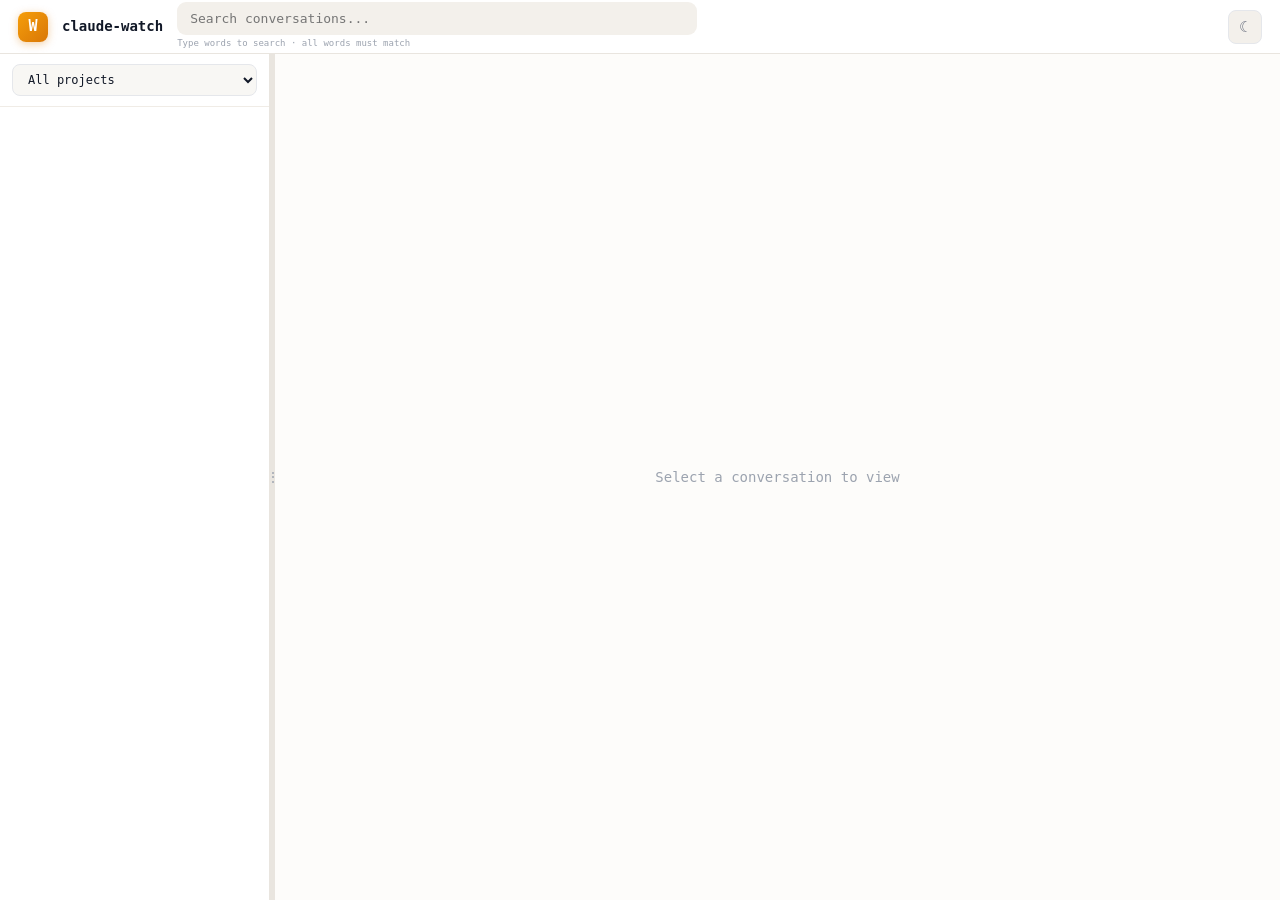
==== commit d437899d: "Add draggable resize handle between sidebar and main panel Drag the divider left/right to adjust sid" ====
--- a/static/index.html
+++ b/static/index.html
@@ -36,6 +36,7 @@
       </div>
       <div id="conversation-list" class="conversation-list"></div>
     </aside>
+    <div id="resize-handle" title="Drag to resize"></div>
     <main id="main-panel">
       <div id="empty-state" class="empty-state">Select a conversation to view</div>
       <div id="session-header" class="session-header" hidden></div>
--- a/static/style.css
+++ b/static/style.css
@@ -187,8 +187,39 @@
 /* ── Layout ── */
 #app {
   display: grid;
-  grid-template-columns: 270px 1fr;
+  grid-template-columns: var(--sidebar-w, 270px) 5px 1fr;
   height: calc(100vh - 54px);
+}
+
+/* ── Resize handle ── */
+#resize-handle {
+  background: var(--border);
+  cursor: col-resize;
+  transition: background 0.15s;
+  position: relative;
+  z-index: 10;
+}
+
+#resize-handle:hover,
+#resize-handle.dragging {
+  background: var(--accent);
+}
+
+#resize-handle::after {
+  content: '⋮';
+  position: absolute;
+  top: 50%;
+  left: 50%;
+  transform: translate(-50%, -50%);
+  color: var(--text-faint);
+  font-size: 14px;
+  pointer-events: none;
+  line-height: 1;
+}
+
+#resize-handle:hover::after,
+#resize-handle.dragging::after {
+  color: #fff;
 }
 
 /* ── Sidebar ── */
@@ -224,7 +255,7 @@
 
 .conversation-list {
   flex: 1;
-  overflow-y: auto;
+  overflow: auto;
   padding: 4px 0;
 }
 
@@ -303,6 +334,7 @@
   border-radius: 10px;
   cursor: pointer;
   transition: background 0.12s;
+  min-width: 480px;
 }
 
 .search-result:hover {
@@ -333,6 +365,22 @@
   font-size: 10px;
   color: var(--text-faint);
   margin-top: 3px;
+}
+
+/* ── Sidebar loading state ── */
+.sidebar-loading {
+  display: flex;
+  justify-content: center;
+  padding: 32px 0;
+}
+
+.sidebar-spinner {
+  width: 20px;
+  height: 20px;
+  border: 2px solid var(--border-input);
+  border-top-color: var(--accent);
+  border-radius: 50%;
+  animation: spin 0.6s linear infinite;
 }
 
 /* ── Load more ── */
@@ -561,6 +609,17 @@
 }
 
 .msg-content strong { font-weight: 700; }
+
+/* ── Search match highlight ── */
+.msg-highlight {
+  animation: highlightFade 2s ease forwards;
+}
+
+@keyframes highlightFade {
+  0%   { outline: 2px solid var(--accent-light); outline-offset: -2px; }
+  60%  { outline: 2px solid var(--accent-light); outline-offset: -2px; }
+  100% { outline: 2px solid transparent; }
+}
 
 /* ── Tool blocks ── */
 .tool-use, .tool-result {
